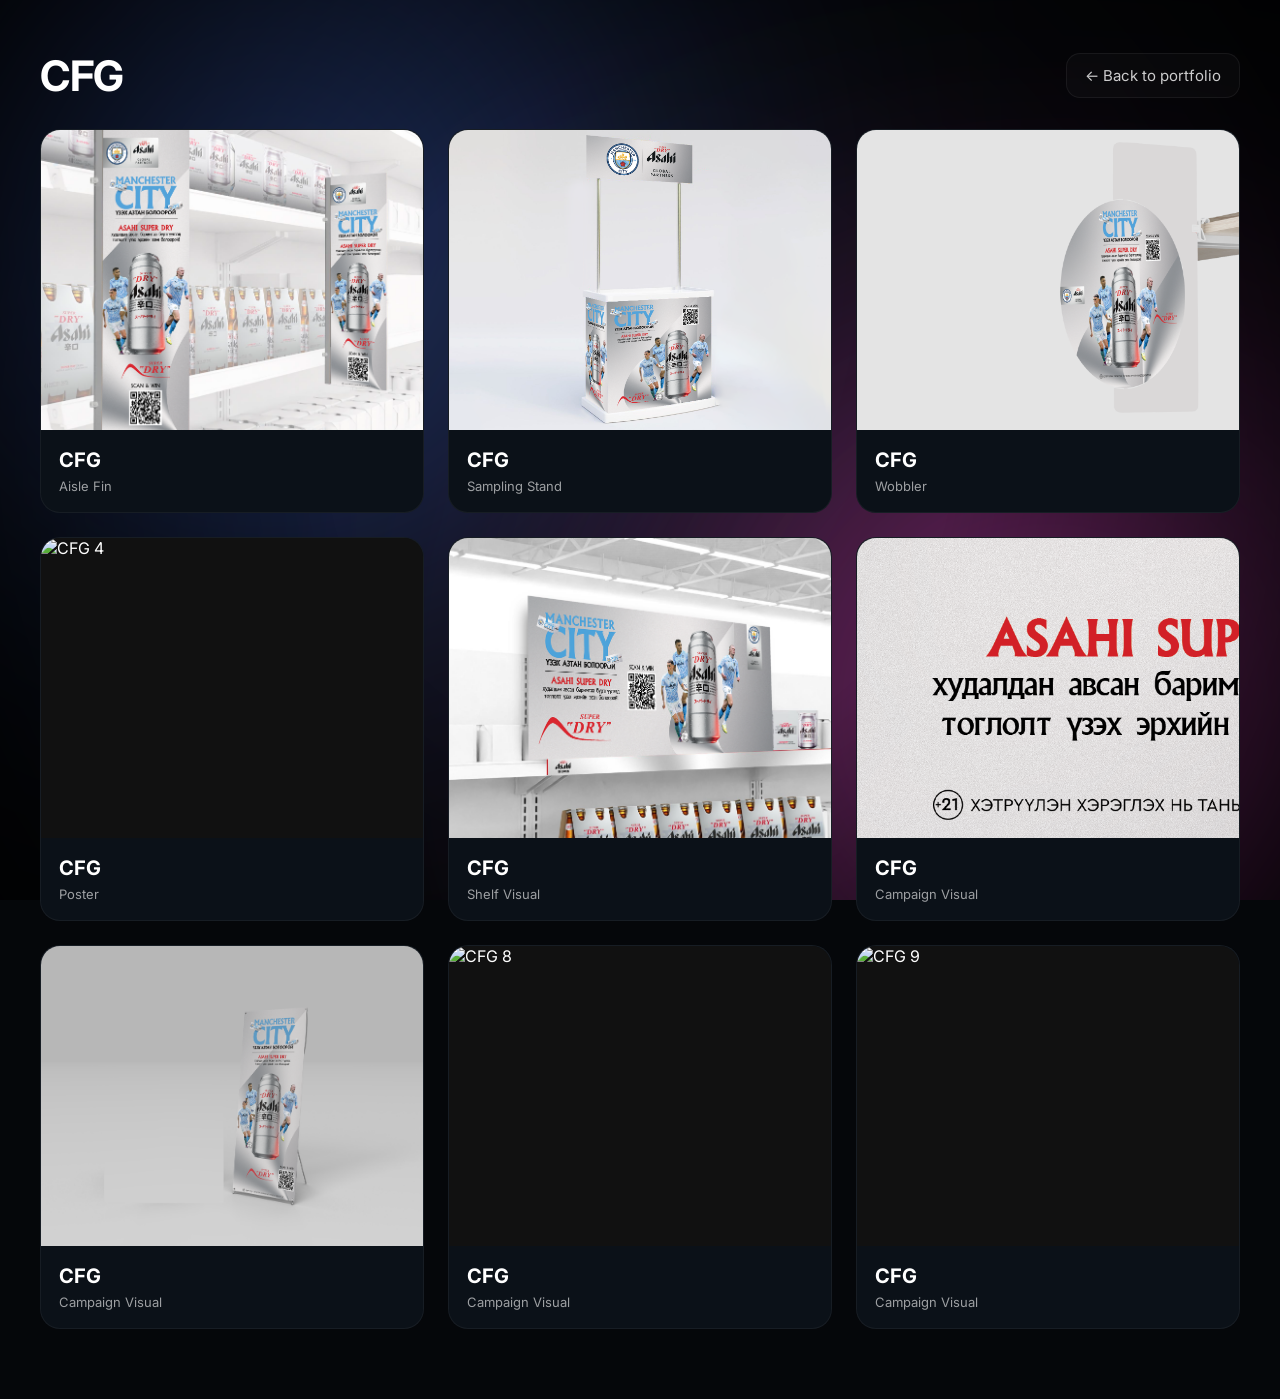
==== asahi.html @ 6904858c "Rename cfg.html to asahi.html" ====
<!DOCTYPE html>
<html lang="mn">
<head>
<meta charset="UTF-8">
<meta name="viewport" content="width=device-width, initial-scale=1.0">
<title>CFG | Portfolio</title>

<link href="https://fonts.googleapis.com/css2?family=Inter:wght@300;400;500;600;700;800;900&display=swap" rel="stylesheet">

<style>
*{box-sizing:border-box;}

body{
margin:0;
font-family:Inter,sans-serif;
background:#05070a;
color:white;
overflow-x:hidden;
}

.bg{
position:fixed;
inset:0;
z-index:-5;
overflow:hidden;
}

.light{
position:absolute;
width:700px;
height:700px;
border-radius:50%;
filter:blur(160px);
opacity:.35;
mix-blend-mode:screen;
animation:float 18s ease-in-out infinite alternate;
}

.light1{background:#4f7cff;top:-120px;left:-80px;}
.light2{background:#ff3c82;bottom:-160px;right:-120px;animation-duration:22s;}
.light3{background:#7c3aed;top:40%;left:55%;animation-duration:26s;opacity:.25;}

@keyframes float{
0%{transform:translate(0,0) scale(1);}
100%{transform:translate(60px,-40px) scale(1.2);}
}

.vignette{
position:fixed;
inset:0;
background:radial-gradient(circle at center, transparent 40%, rgba(0,0,0,.72) 100%);
z-index:-4;
}

.container{
width:1200px;
max-width:calc(100% - 40px);
margin:auto;
padding:50px 0 70px;
}

.top{
display:flex;
justify-content:space-between;
align-items:center;
gap:20px;
margin-bottom:28px;
}

h1{
font-size:42px;
margin:0;
letter-spacing:-.02em;
}

.back-link{
text-decoration:none;
color:#fff;
font-size:15px;
opacity:.8;
padding:12px 18px;
border-radius:14px;
border:1px solid rgba(255,255,255,.08);
background:rgba(255,255,255,.03);
transition:.25s ease;
}

.back-link:hover{
opacity:1;
transform:translateY(-2px);
border-color:rgba(255,255,255,.16);
background:rgba(255,255,255,.05);
}

.grid{
display:grid;
grid-template-columns:repeat(3,1fr);
gap:24px;
}

.project-card{
background:#0b1118;
border-radius:20px;
overflow:hidden;
border:1px solid rgba(255,255,255,.05);
transition:.25s;
cursor:pointer;
}

.project-card:hover{
transform:translateY(-6px);
border-color:rgba(255,255,255,.15);
box-shadow:0 20px 45px rgba(0,0,0,.35);
}

.project-thumb{
height:300px;
overflow:hidden;
background:#111;
}

.project-thumb img{
width:100%;
height:100%;
object-fit:cover;
display:block;
transition:.35s;
}

.project-card:hover img{
transform:scale(1.04);
}

.project-info{
padding:18px;
}

.project-info h3{
margin:0;
font-size:20px;
}

.project-info p{
margin:6px 0 0;
opacity:.6;
font-size:13px;
}

.lightbox{
position:fixed;
inset:0;
background:rgba(0,0,0,.86);
backdrop-filter:blur(18px);
display:none;
align-items:center;
justify-content:center;
z-index:999;
padding:30px;
}

.lightbox.active{display:flex;}

.lightbox img{
max-width:92vw;
max-height:88vh;
object-fit:contain;
border-radius:18px;
box-shadow:0 30px 90px rgba(0,0,0,.65);
}

.close{
position:fixed;
top:24px;
right:28px;
width:46px;
height:46px;
border-radius:50%;
border:1px solid rgba(255,255,255,.15);
background:rgba(255,255,255,.08);
color:white;
font-size:26px;
cursor:pointer;
display:grid;
place-items:center;
}

@media(max-width:1000px){
.grid{grid-template-columns:repeat(2,1fr);}
}

@media(max-width:650px){
.top{flex-direction:column;align-items:flex-start;}
h1{font-size:34px;}
.grid{grid-template-columns:1fr;}
.project-thumb{height:260px;}
}
</style>
</head>

<body>

<div class="bg">
<div class="light light1"></div>
<div class="light light2"></div>
<div class="light light3"></div>
</div>

<div class="vignette"></div>

<div class="container">

<div class="top">
<h1>CFG</h1>
<a href="index.html" class="back-link">← Back to portfolio</a>
</div>

<div class="grid">

<div class="project-card" onclick="openLightbox('work1.jpg.png')">
<div class="project-thumb"><img src="work1.jpg.png" alt="CFG 1"></div>
<div class="project-info"><h3>CFG</h3><p>Aisle Fin</p></div>
</div>

<div class="project-card" onclick="openLightbox('work2.jpg.png')">
<div class="project-thumb"><img src="work2.jpg.png" alt="CFG 2"></div>
<div class="project-info"><h3>CFG</h3><p>Sampling Stand</p></div>
</div>

<div class="project-card" onclick="openLightbox('work3.jpg.png')">
<div class="project-thumb"><img src="work3.jpg.png" alt="CFG 3"></div>
<div class="project-info"><h3>CFG</h3><p>Wobbler</p></div>
</div>

<div class="project-card" onclick="openLightbox('work4.jpg.png')">
<div class="project-thumb"><img src="work4.jpg.png" alt="CFG 4"></div>
<div class="project-info"><h3>CFG</h3><p>Poster</p></div>
</div>

<div class="project-card" onclick="openLightbox('work5.jpg.png')">
<div class="project-thumb"><img src="work5.jpg.png" alt="CFG 5"></div>
<div class="project-info"><h3>CFG</h3><p>Shelf Visual</p></div>
</div>

<div class="project-card" onclick="openLightbox('work6.jpg.png')">
<div class="project-thumb"><img src="work6.jpg.png" alt="CFG 6"></div>
<div class="project-info"><h3>CFG</h3><p>Campaign Visual</p></div>
</div>

<div class="project-card" onclick="openLightbox('work7.jpg.png')">
<div class="project-thumb"><img src="work7.jpg.png" alt="CFG 7"></div>
<div class="project-info"><h3>CFG</h3><p>Campaign Visual</p></div>
</div>

<div class="project-card" onclick="openLightbox('work8.jpg.png')">
<div class="project-thumb"><img src="work8.jpg.png" alt="CFG 8"></div>
<div class="project-info"><h3>CFG</h3><p>Campaign Visual</p></div>
</div>

<div class="project-card" onclick="openLightbox('work9.jpg.png')">
<div class="project-thumb"><img src="work9.jpg.png" alt="CFG 9"></div>
<div class="project-info"><h3>CFG</h3><p>Campaign Visual</p></div>
</div>

</div>
</div>

<div class="lightbox" id="lightbox" onclick="closeLightbox()">
<button class="close" onclick="closeLightbox()">×</button>
<img id="lightbox-img" src="" alt="Preview">
</div>

<script>
const lightbox=document.getElementById("lightbox");
const lightboxImg=document.getElementById("lightbox-img");

function openLightbox(src){
lightboxImg.src=src;
lightbox.classList.add("active");
}

function closeLightbox(){
lightbox.classList.remove("active");
lightboxImg.src="";
}

document.addEventListener("keydown",function(e){
if(e.key==="Escape"){closeLightbox();}
});
</script>

</body>
</html>
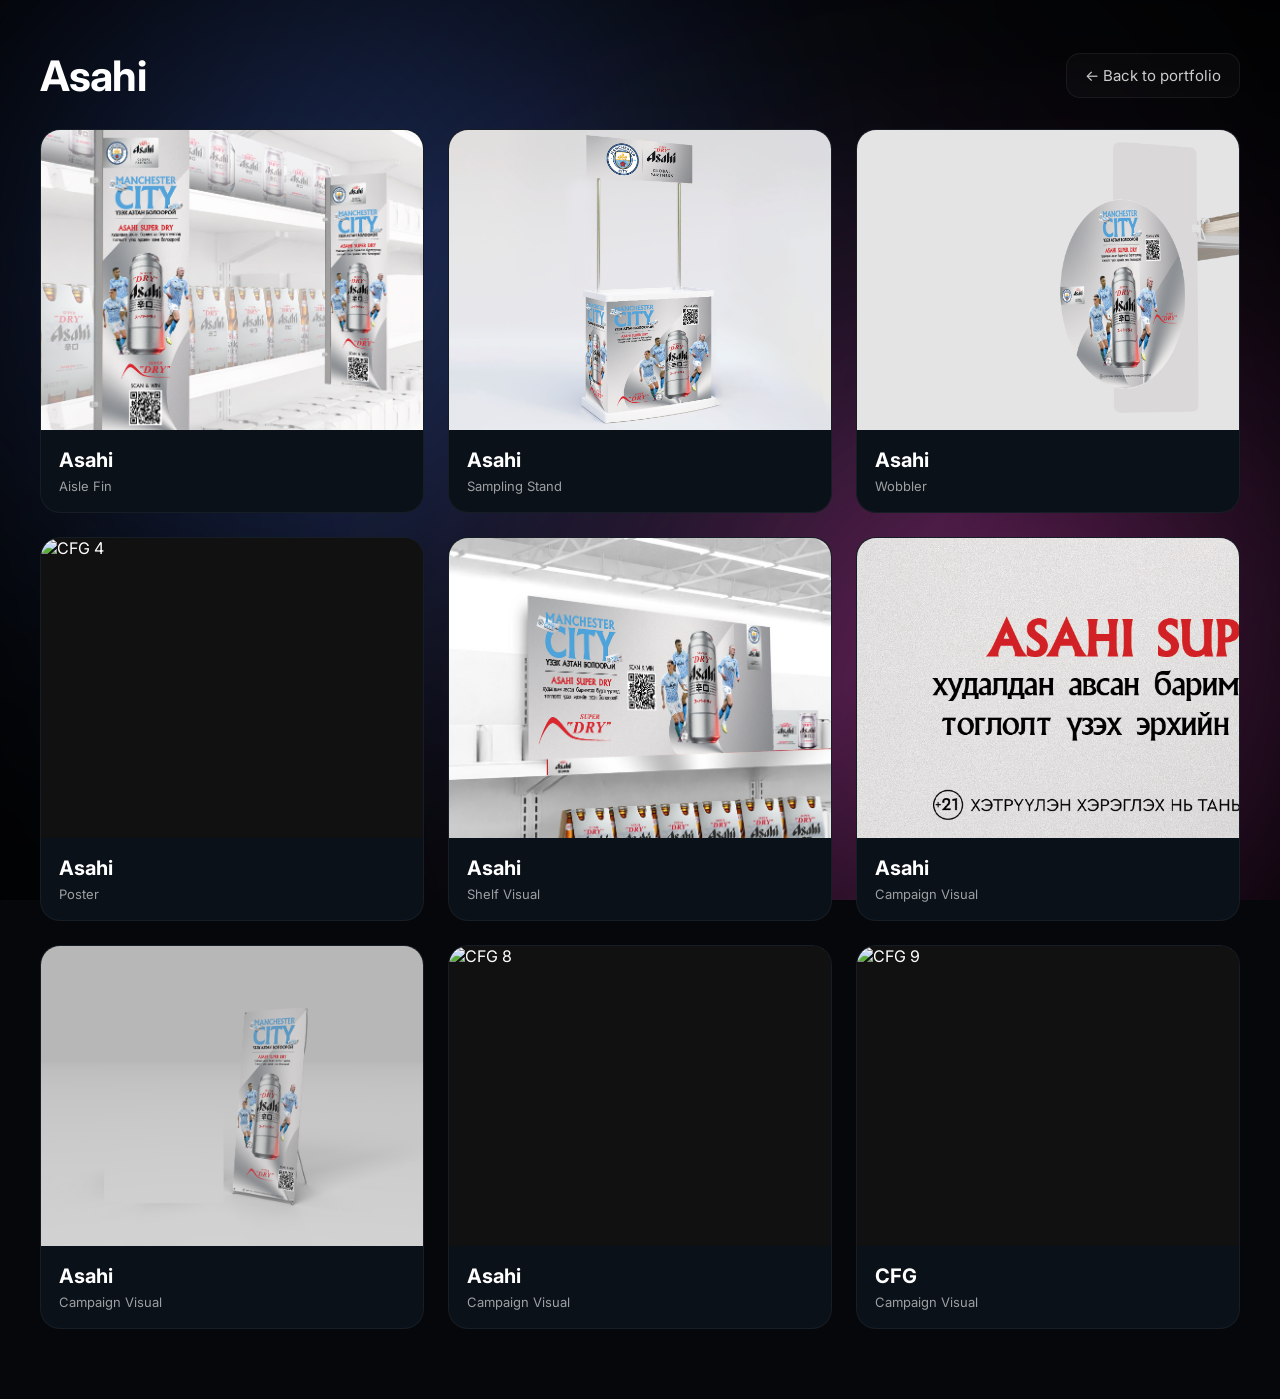
==== commit 00a0e145: "Update asahi.html" ====
--- a/asahi.html
+++ b/asahi.html
@@ -3,7 +3,7 @@
 <head>
 <meta charset="UTF-8">
 <meta name="viewport" content="width=device-width, initial-scale=1.0">
-<title>CFG | Portfolio</title>
+<title>Asahi | Portfolio</title>
 
 <link href="https://fonts.googleapis.com/css2?family=Inter:wght@300;400;500;600;700;800;900&display=swap" rel="stylesheet">
 
@@ -210,7 +210,7 @@
 <div class="container">
 
 <div class="top">
-<h1>CFG</h1>
+<h1>Asahi</h1>
 <a href="index.html" class="back-link">← Back to portfolio</a>
 </div>
 
@@ -218,42 +218,42 @@
 
 <div class="project-card" onclick="openLightbox('work1.jpg.png')">
 <div class="project-thumb"><img src="work1.jpg.png" alt="CFG 1"></div>
-<div class="project-info"><h3>CFG</h3><p>Aisle Fin</p></div>
+<div class="project-info"><h3>Asahi</h3><p>Aisle Fin</p></div>
 </div>
 
 <div class="project-card" onclick="openLightbox('work2.jpg.png')">
 <div class="project-thumb"><img src="work2.jpg.png" alt="CFG 2"></div>
-<div class="project-info"><h3>CFG</h3><p>Sampling Stand</p></div>
+<div class="project-info"><h3>Asahi</h3><p>Sampling Stand</p></div>
 </div>
 
 <div class="project-card" onclick="openLightbox('work3.jpg.png')">
 <div class="project-thumb"><img src="work3.jpg.png" alt="CFG 3"></div>
-<div class="project-info"><h3>CFG</h3><p>Wobbler</p></div>
+<div class="project-info"><h3>Asahi</h3><p>Wobbler</p></div>
 </div>
 
 <div class="project-card" onclick="openLightbox('work4.jpg.png')">
 <div class="project-thumb"><img src="work4.jpg.png" alt="CFG 4"></div>
-<div class="project-info"><h3>CFG</h3><p>Poster</p></div>
+<div class="project-info"><h3>Asahi</h3><p>Poster</p></div>
 </div>
 
 <div class="project-card" onclick="openLightbox('work5.jpg.png')">
 <div class="project-thumb"><img src="work5.jpg.png" alt="CFG 5"></div>
-<div class="project-info"><h3>CFG</h3><p>Shelf Visual</p></div>
+<div class="project-info"><h3>Asahi</h3><p>Shelf Visual</p></div>
 </div>
 
 <div class="project-card" onclick="openLightbox('work6.jpg.png')">
 <div class="project-thumb"><img src="work6.jpg.png" alt="CFG 6"></div>
-<div class="project-info"><h3>CFG</h3><p>Campaign Visual</p></div>
+<div class="project-info"><h3>Asahi</h3><p>Campaign Visual</p></div>
 </div>
 
 <div class="project-card" onclick="openLightbox('work7.jpg.png')">
 <div class="project-thumb"><img src="work7.jpg.png" alt="CFG 7"></div>
-<div class="project-info"><h3>CFG</h3><p>Campaign Visual</p></div>
+<div class="project-info"><h3>Asahi</h3><p>Campaign Visual</p></div>
 </div>
 
 <div class="project-card" onclick="openLightbox('work8.jpg.png')">
 <div class="project-thumb"><img src="work8.jpg.png" alt="CFG 8"></div>
-<div class="project-info"><h3>CFG</h3><p>Campaign Visual</p></div>
+<div class="project-info"><h3>Asahi</h3><p>Campaign Visual</p></div>
 </div>
 
 <div class="project-card" onclick="openLightbox('work9.jpg.png')">
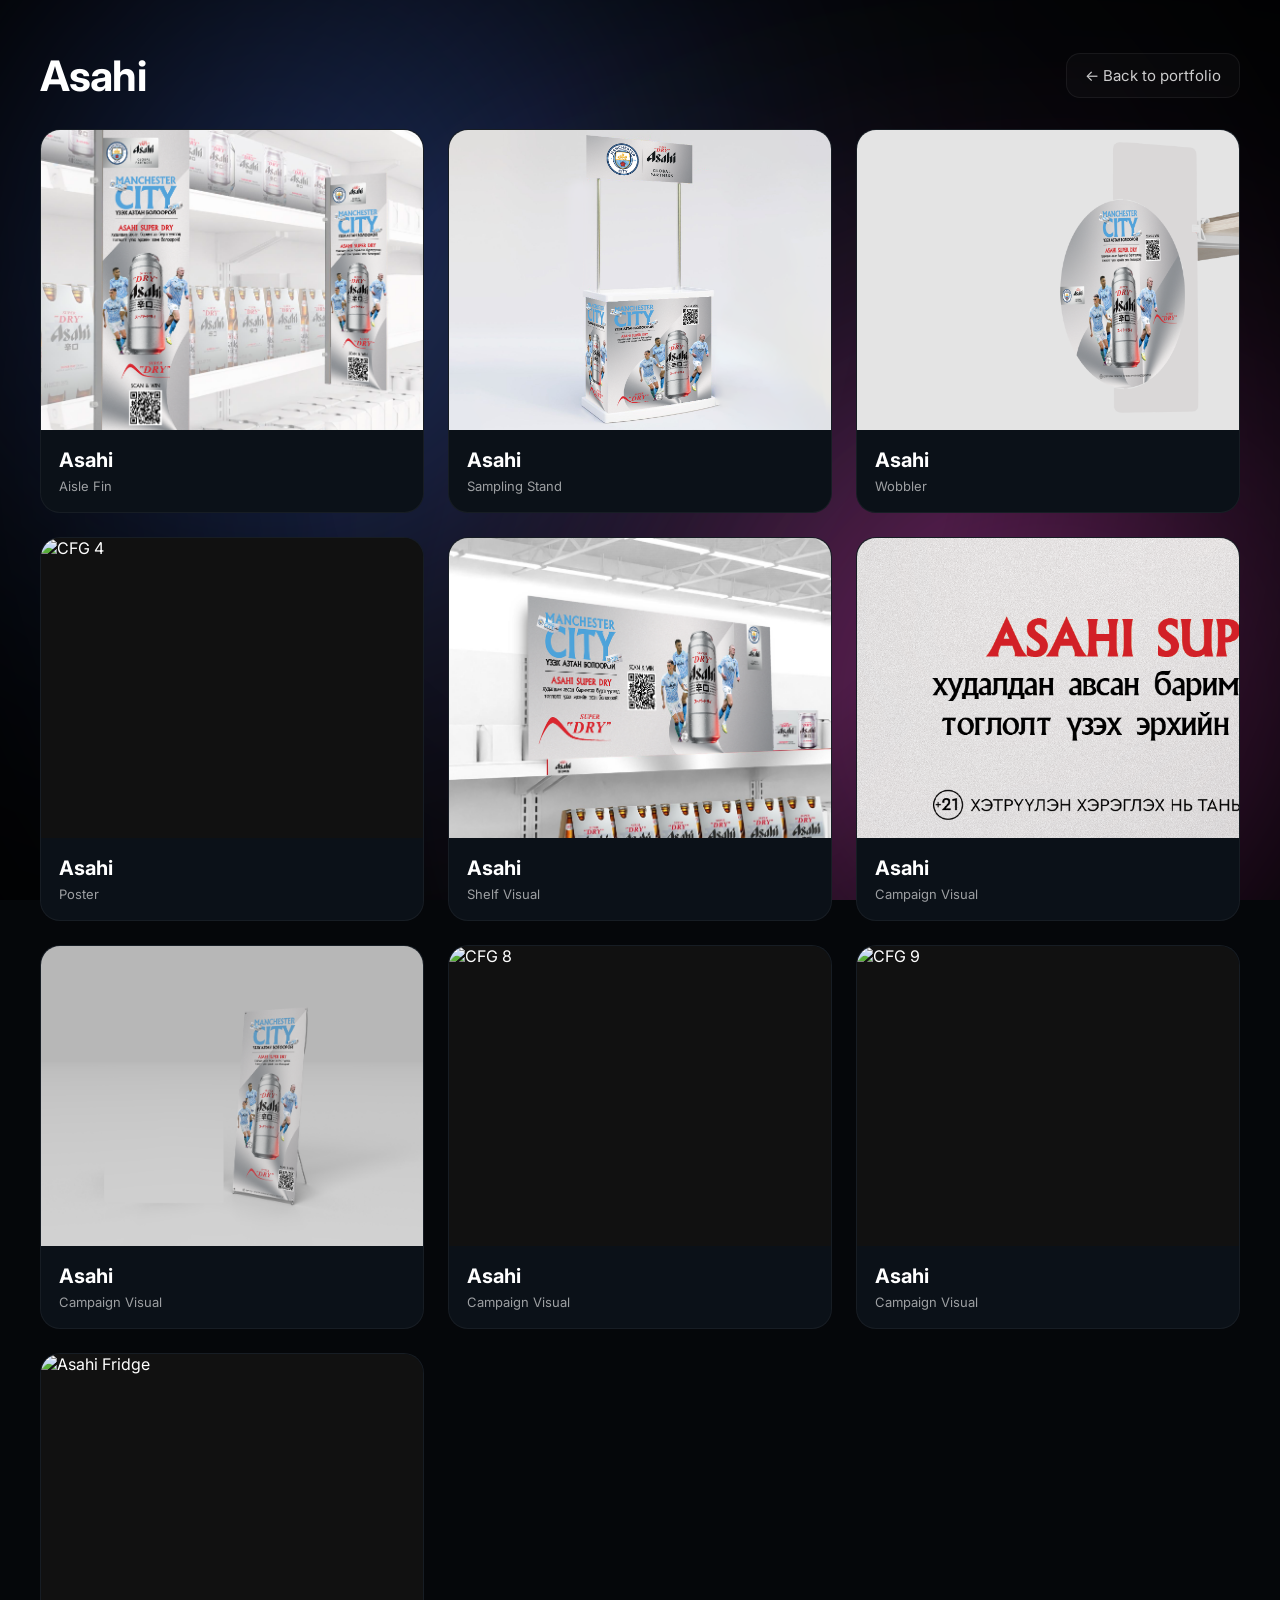
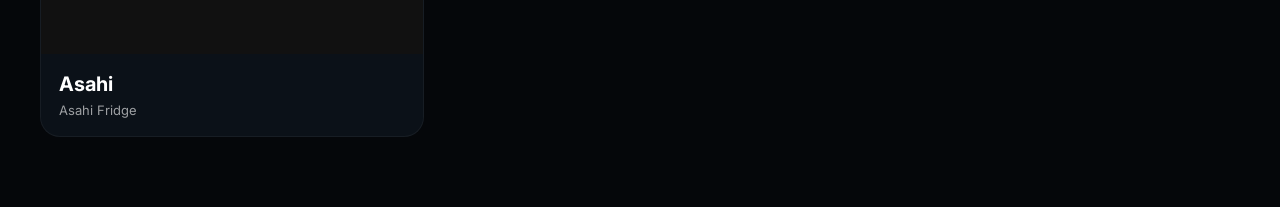
==== commit cad47118: "Update asahi.html" ====
--- a/asahi.html
+++ b/asahi.html
@@ -258,9 +258,17 @@
 
 <div class="project-card" onclick="openLightbox('work9.jpg.png')">
 <div class="project-thumb"><img src="work9.jpg.png" alt="CFG 9"></div>
-<div class="project-info"><h3>CFG</h3><p>Campaign Visual</p></div>
-</div>
-
+<div class="project-info"><h3>Asahi</h3><p>Campaign Visual</p></div>
+</div>
+<div class="project-card" onclick="openLightbox('Asahi fridge.png')">
+<div class="project-thumb">
+<img src="Asahi fridge.png" alt="Asahi Fridge">
+</div>
+<div class="project-info">
+<h3>Asahi</h3>
+<p>Asahi Fridge</p>
+</div>
+</div>
 </div>
 </div>
 
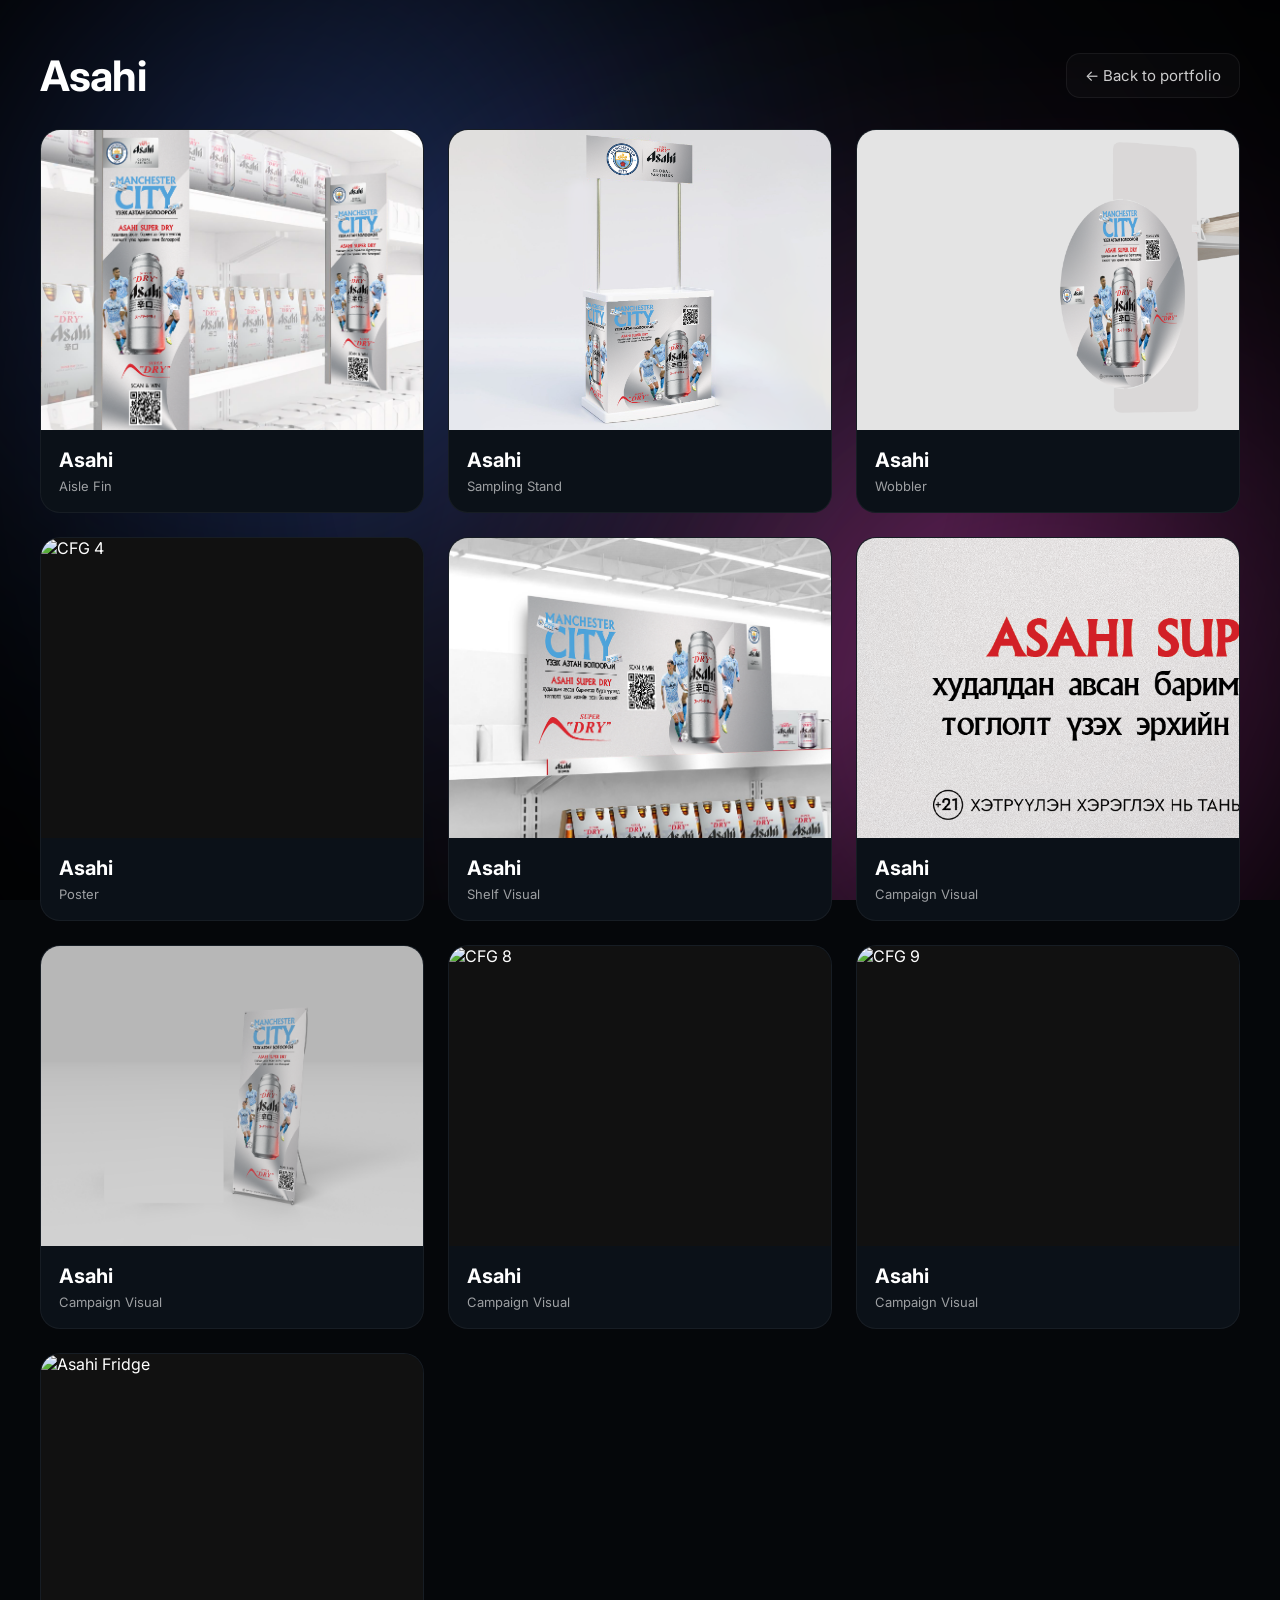
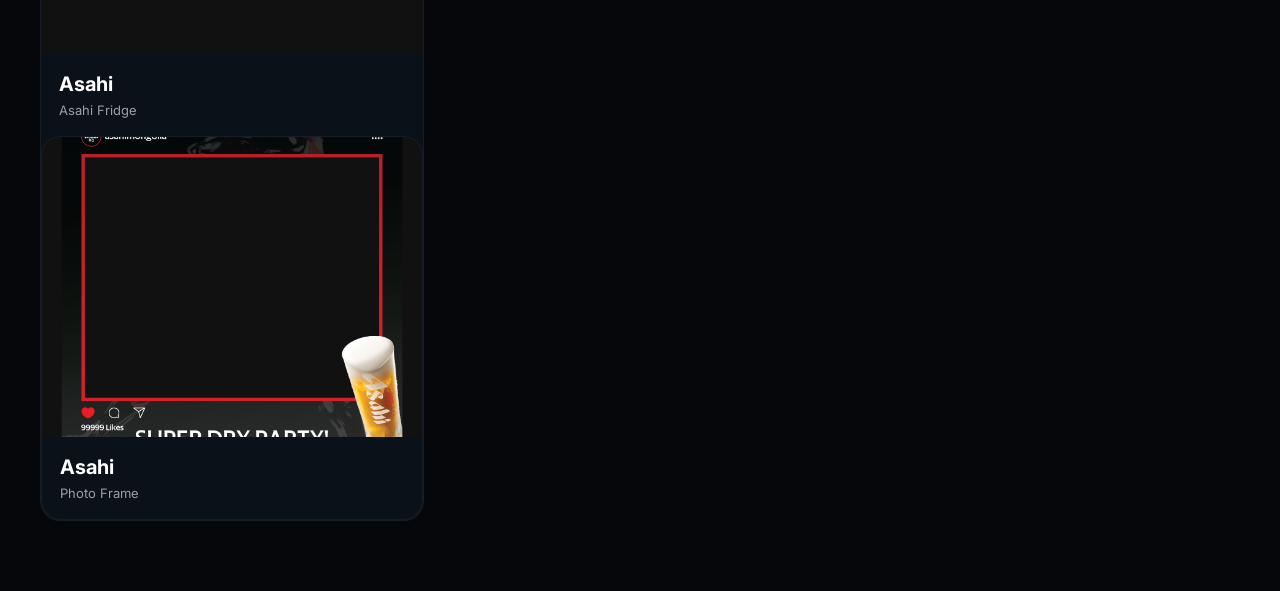
==== commit d0133fe3: "Update asahi.html" ====
--- a/asahi.html
+++ b/asahi.html
@@ -268,6 +268,15 @@
 <h3>Asahi</h3>
 <p>Asahi Fridge</p>
 </div>
+<div class="project-card" onclick="openLightbox('Photo frame.png')">
+<div class="project-thumb">
+<img src="Photo frame.png" alt="Photo Frame">
+</div>
+<div class="project-info">
+<h3>Asahi</h3>
+<p>Photo Frame</p>
+</div>
+</div>
 </div>
 </div>
 </div>
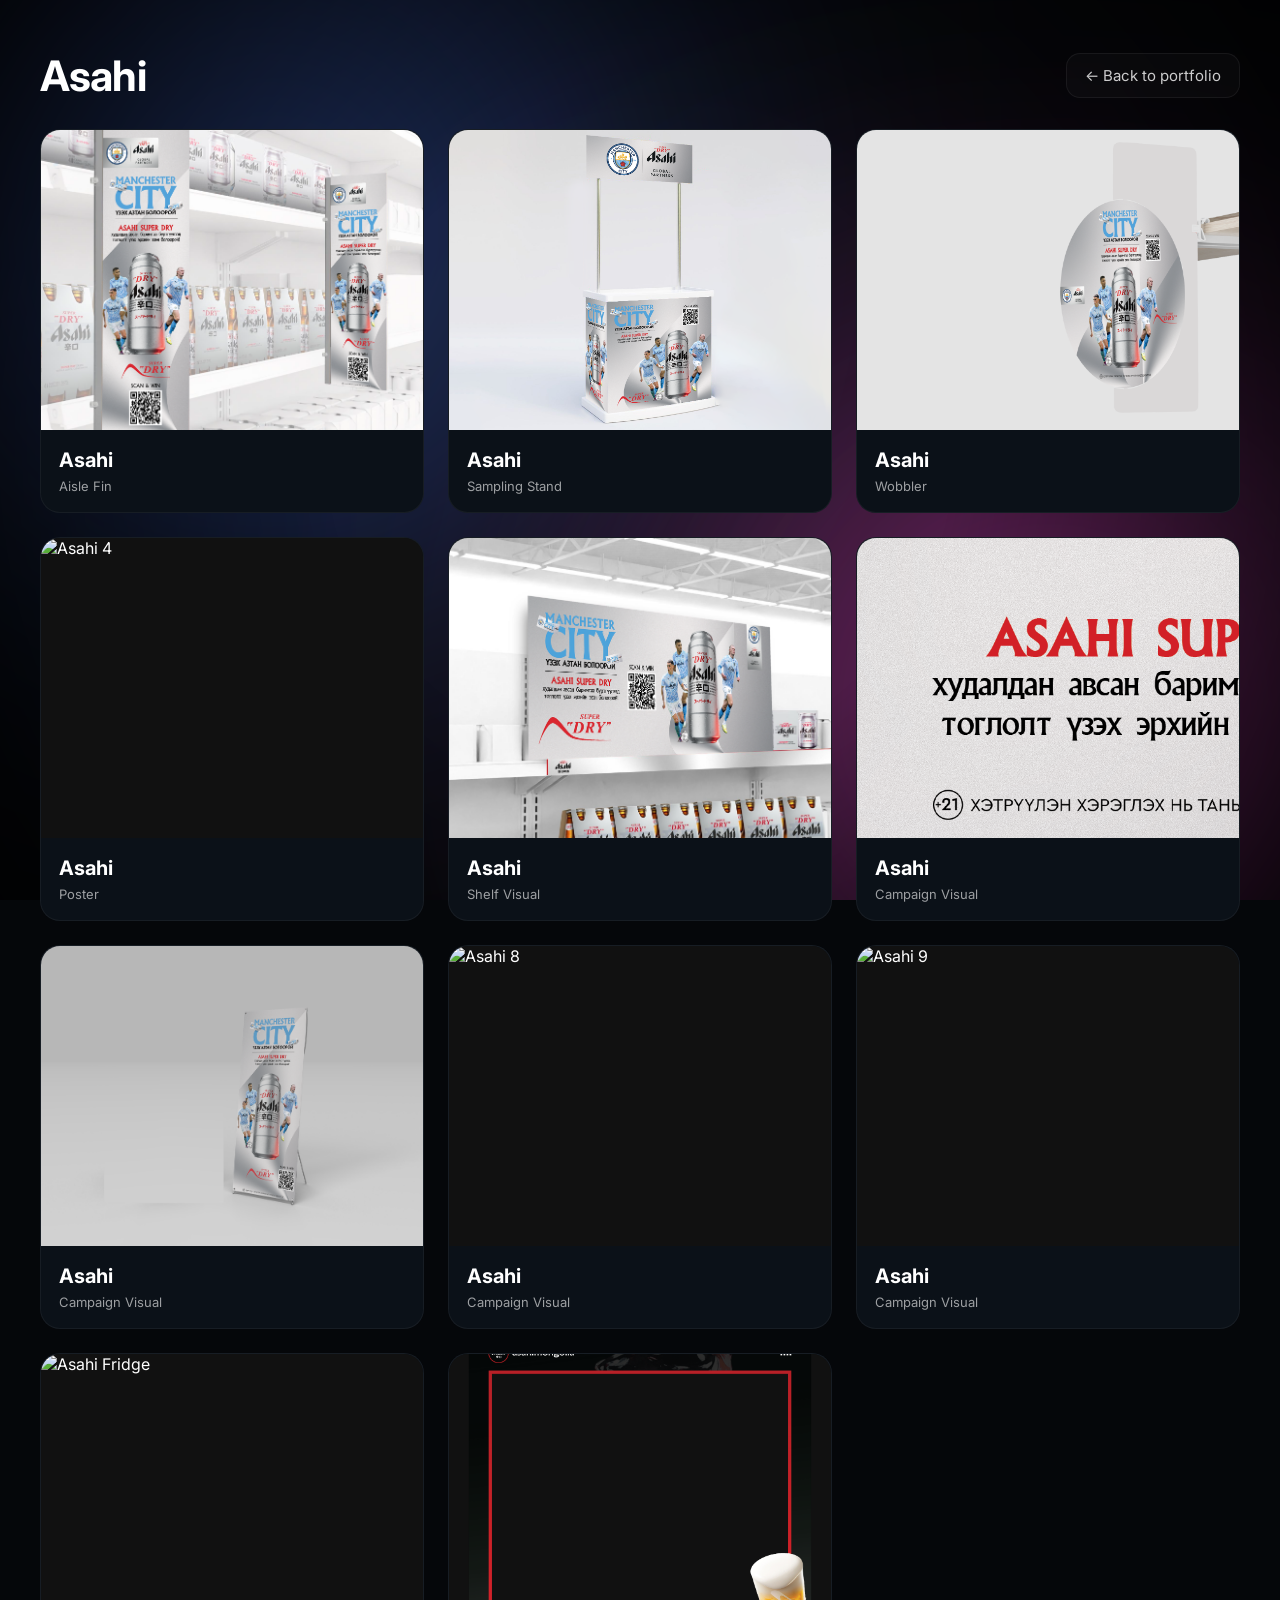
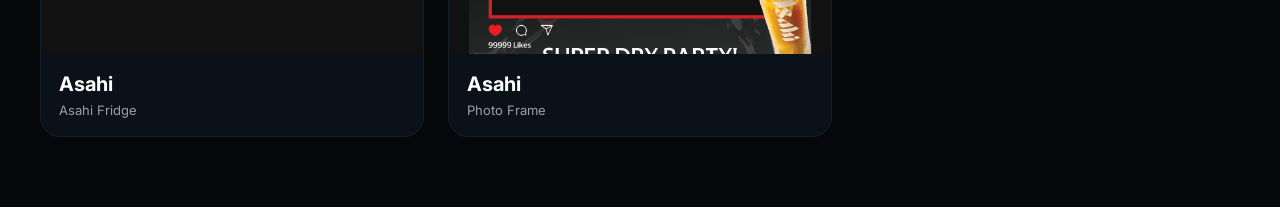
==== commit 52af814f: "Update asahi.html" ====
--- a/asahi.html
+++ b/asahi.html
@@ -217,67 +217,60 @@
 <div class="grid">
 
 <div class="project-card" onclick="openLightbox('work1.jpg.png')">
-<div class="project-thumb"><img src="work1.jpg.png" alt="CFG 1"></div>
+<div class="project-thumb"><img src="work1.jpg.png" alt="Asahi 1"></div>
 <div class="project-info"><h3>Asahi</h3><p>Aisle Fin</p></div>
 </div>
 
 <div class="project-card" onclick="openLightbox('work2.jpg.png')">
-<div class="project-thumb"><img src="work2.jpg.png" alt="CFG 2"></div>
+<div class="project-thumb"><img src="work2.jpg.png" alt="Asahi 2"></div>
 <div class="project-info"><h3>Asahi</h3><p>Sampling Stand</p></div>
 </div>
 
 <div class="project-card" onclick="openLightbox('work3.jpg.png')">
-<div class="project-thumb"><img src="work3.jpg.png" alt="CFG 3"></div>
+<div class="project-thumb"><img src="work3.jpg.png" alt="Asahi 3"></div>
 <div class="project-info"><h3>Asahi</h3><p>Wobbler</p></div>
 </div>
 
 <div class="project-card" onclick="openLightbox('work4.jpg.png')">
-<div class="project-thumb"><img src="work4.jpg.png" alt="CFG 4"></div>
+<div class="project-thumb"><img src="work4.jpg.png" alt="Asahi 4"></div>
 <div class="project-info"><h3>Asahi</h3><p>Poster</p></div>
 </div>
 
 <div class="project-card" onclick="openLightbox('work5.jpg.png')">
-<div class="project-thumb"><img src="work5.jpg.png" alt="CFG 5"></div>
+<div class="project-thumb"><img src="work5.jpg.png" alt="Asahi 5"></div>
 <div class="project-info"><h3>Asahi</h3><p>Shelf Visual</p></div>
 </div>
 
 <div class="project-card" onclick="openLightbox('work6.jpg.png')">
-<div class="project-thumb"><img src="work6.jpg.png" alt="CFG 6"></div>
+<div class="project-thumb"><img src="work6.jpg.png" alt="Asahi 6"></div>
 <div class="project-info"><h3>Asahi</h3><p>Campaign Visual</p></div>
 </div>
 
 <div class="project-card" onclick="openLightbox('work7.jpg.png')">
-<div class="project-thumb"><img src="work7.jpg.png" alt="CFG 7"></div>
+<div class="project-thumb"><img src="work7.jpg.png" alt="Asahi 7"></div>
 <div class="project-info"><h3>Asahi</h3><p>Campaign Visual</p></div>
 </div>
 
 <div class="project-card" onclick="openLightbox('work8.jpg.png')">
-<div class="project-thumb"><img src="work8.jpg.png" alt="CFG 8"></div>
+<div class="project-thumb"><img src="work8.jpg.png" alt="Asahi 8"></div>
 <div class="project-info"><h3>Asahi</h3><p>Campaign Visual</p></div>
 </div>
 
 <div class="project-card" onclick="openLightbox('work9.jpg.png')">
-<div class="project-thumb"><img src="work9.jpg.png" alt="CFG 9"></div>
+<div class="project-thumb"><img src="work9.jpg.png" alt="Asahi 9"></div>
 <div class="project-info"><h3>Asahi</h3><p>Campaign Visual</p></div>
 </div>
+
 <div class="project-card" onclick="openLightbox('Asahi fridge.png')">
-<div class="project-thumb">
-<img src="Asahi fridge.png" alt="Asahi Fridge">
-</div>
-<div class="project-info">
-<h3>Asahi</h3>
-<p>Asahi Fridge</p>
-</div>
+<div class="project-thumb"><img src="Asahi fridge.png" alt="Asahi Fridge"></div>
+<div class="project-info"><h3>Asahi</h3><p>Asahi Fridge</p></div>
+</div>
+
 <div class="project-card" onclick="openLightbox('Photo frame.png')">
-<div class="project-thumb">
-<img src="Photo frame.png" alt="Photo Frame">
-</div>
-<div class="project-info">
-<h3>Asahi</h3>
-<p>Photo Frame</p>
-</div>
-</div>
-</div>
+<div class="project-thumb"><img src="Photo frame.png" alt="Photo Frame"></div>
+<div class="project-info"><h3>Asahi</h3><p>Photo Frame</p></div>
+</div>
+
 </div>
 </div>
 
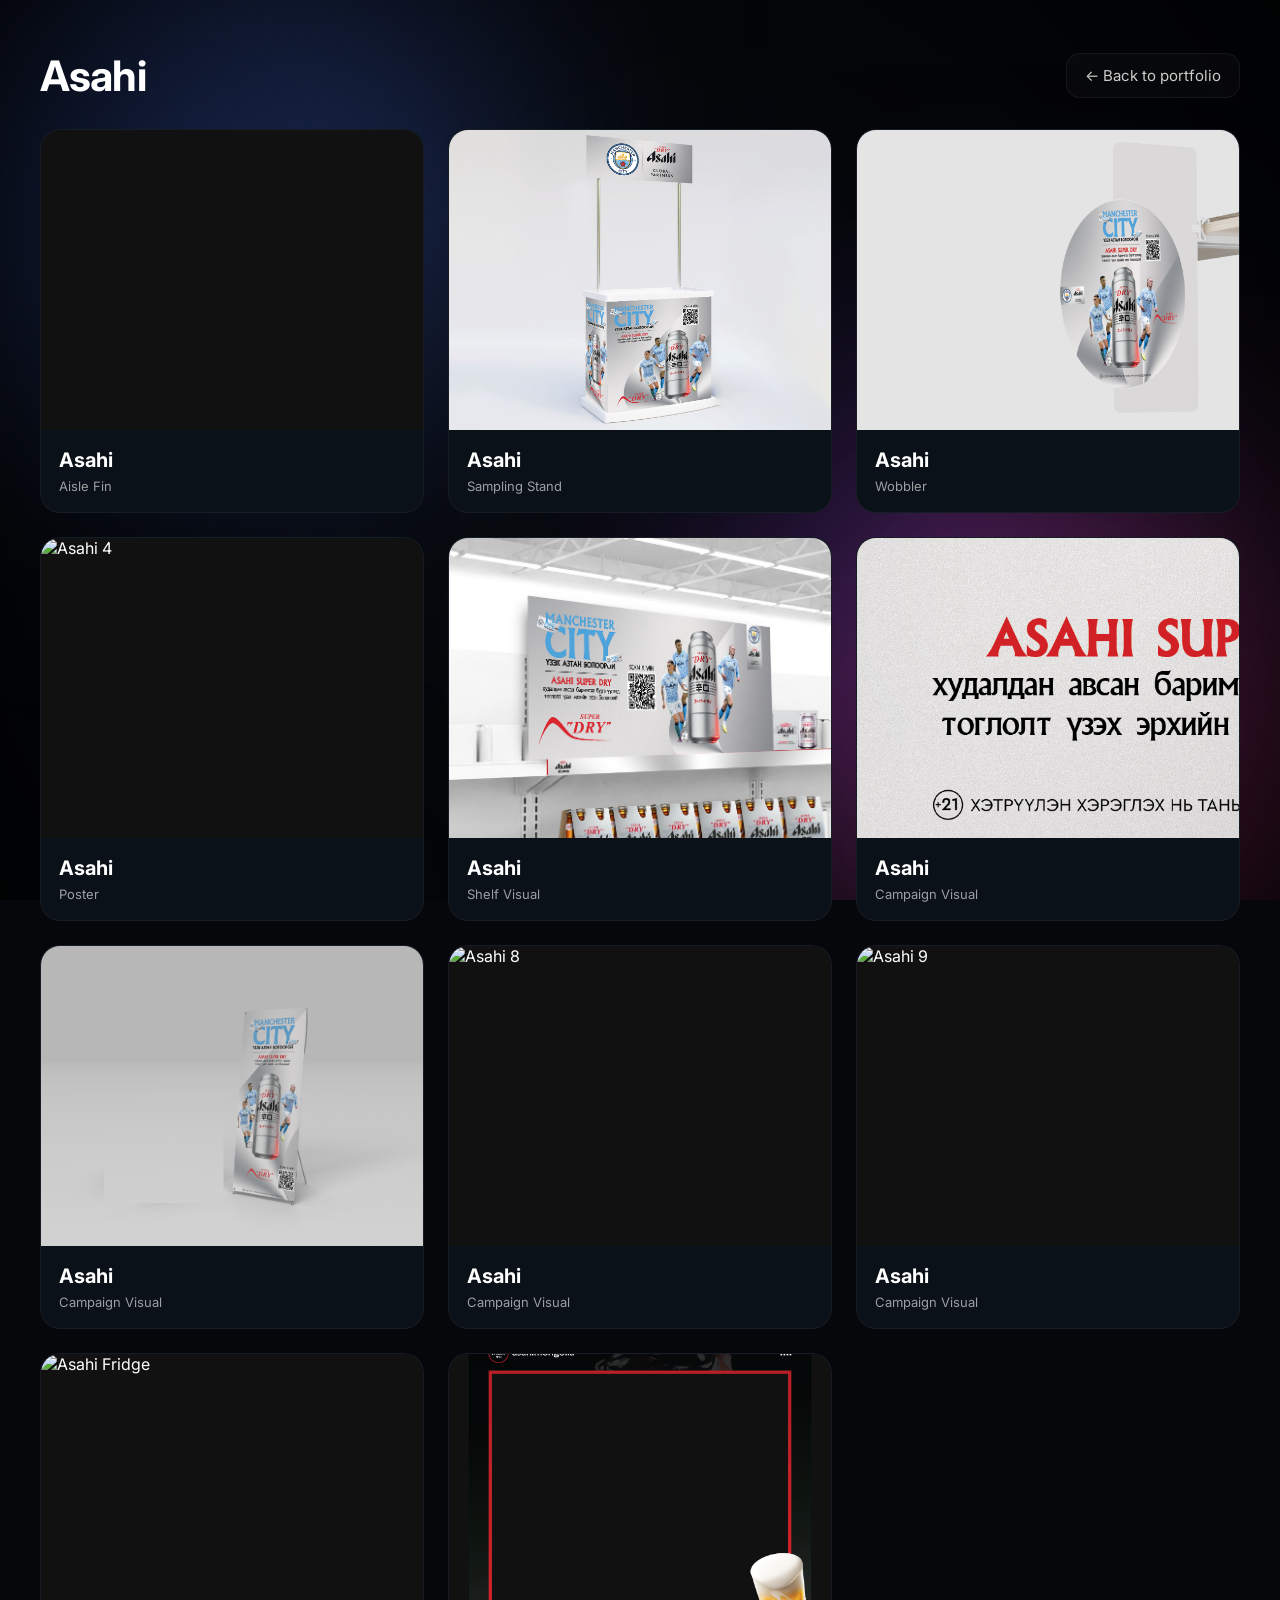
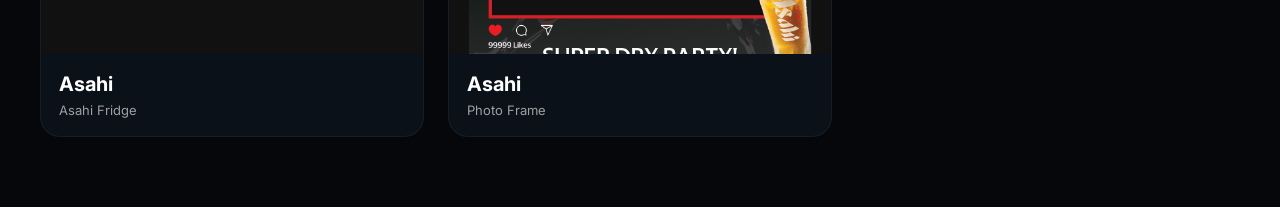
==== commit dd439677: "Update asahi.html" ====
--- a/asahi.html
+++ b/asahi.html
@@ -5,6 +5,8 @@
 <meta name="viewport" content="width=device-width, initial-scale=1.0">
 <title>Asahi | Portfolio</title>
 
+<link rel="preconnect" href="https://fonts.googleapis.com">
+<link rel="preconnect" href="https://fonts.gstatic.com" crossorigin>
 <link href="https://fonts.googleapis.com/css2?family=Inter:wght@300;400;500;600;700;800;900&display=swap" rel="stylesheet">
 
 <style>
@@ -27,10 +29,10 @@
 
 .light{
 position:absolute;
-width:700px;
-height:700px;
+width:560px;
+height:560px;
 border-radius:50%;
-filter:blur(160px);
+filter:blur(130px);
 opacity:.35;
 mix-blend-mode:screen;
 animation:float 18s ease-in-out infinite alternate;
@@ -99,11 +101,13 @@
 }
 
 .project-card{
+contain:layout paint;
 background:#0b1118;
 border-radius:20px;
 overflow:hidden;
 border:1px solid rgba(255,255,255,.05);
 transition:.25s;
+will-change:transform;
 cursor:pointer;
 }
 
@@ -217,57 +221,57 @@
 <div class="grid">
 
 <div class="project-card" onclick="openLightbox('work1.jpg.png')">
-<div class="project-thumb"><img src="work1.jpg.png" alt="Asahi 1"></div>
+<div class="project-thumb"><img src="work1.jpg.png" alt="Asahi 1" loading="lazy" decoding="async"></div>
 <div class="project-info"><h3>Asahi</h3><p>Aisle Fin</p></div>
 </div>
 
 <div class="project-card" onclick="openLightbox('work2.jpg.png')">
-<div class="project-thumb"><img src="work2.jpg.png" alt="Asahi 2"></div>
+<div class="project-thumb"><img src="work2.jpg.png" alt="Asahi 2" loading="lazy" decoding="async"></div>
 <div class="project-info"><h3>Asahi</h3><p>Sampling Stand</p></div>
 </div>
 
 <div class="project-card" onclick="openLightbox('work3.jpg.png')">
-<div class="project-thumb"><img src="work3.jpg.png" alt="Asahi 3"></div>
+<div class="project-thumb"><img src="work3.jpg.png" alt="Asahi 3" loading="lazy" decoding="async"></div>
 <div class="project-info"><h3>Asahi</h3><p>Wobbler</p></div>
 </div>
 
 <div class="project-card" onclick="openLightbox('work4.jpg.png')">
-<div class="project-thumb"><img src="work4.jpg.png" alt="Asahi 4"></div>
+<div class="project-thumb"><img src="work4.jpg.png" alt="Asahi 4" loading="lazy" decoding="async"></div>
 <div class="project-info"><h3>Asahi</h3><p>Poster</p></div>
 </div>
 
 <div class="project-card" onclick="openLightbox('work5.jpg.png')">
-<div class="project-thumb"><img src="work5.jpg.png" alt="Asahi 5"></div>
+<div class="project-thumb"><img src="work5.jpg.png" alt="Asahi 5" loading="lazy" decoding="async"></div>
 <div class="project-info"><h3>Asahi</h3><p>Shelf Visual</p></div>
 </div>
 
 <div class="project-card" onclick="openLightbox('work6.jpg.png')">
-<div class="project-thumb"><img src="work6.jpg.png" alt="Asahi 6"></div>
+<div class="project-thumb"><img src="work6.jpg.png" alt="Asahi 6" loading="lazy" decoding="async"></div>
 <div class="project-info"><h3>Asahi</h3><p>Campaign Visual</p></div>
 </div>
 
 <div class="project-card" onclick="openLightbox('work7.jpg.png')">
-<div class="project-thumb"><img src="work7.jpg.png" alt="Asahi 7"></div>
+<div class="project-thumb"><img src="work7.jpg.png" alt="Asahi 7" loading="lazy" decoding="async"></div>
 <div class="project-info"><h3>Asahi</h3><p>Campaign Visual</p></div>
 </div>
 
 <div class="project-card" onclick="openLightbox('work8.jpg.png')">
-<div class="project-thumb"><img src="work8.jpg.png" alt="Asahi 8"></div>
+<div class="project-thumb"><img src="work8.jpg.png" alt="Asahi 8" loading="lazy" decoding="async"></div>
 <div class="project-info"><h3>Asahi</h3><p>Campaign Visual</p></div>
 </div>
 
 <div class="project-card" onclick="openLightbox('work9.jpg.png')">
-<div class="project-thumb"><img src="work9.jpg.png" alt="Asahi 9"></div>
+<div class="project-thumb"><img src="work9.jpg.png" alt="Asahi 9" loading="lazy" decoding="async"></div>
 <div class="project-info"><h3>Asahi</h3><p>Campaign Visual</p></div>
 </div>
 
 <div class="project-card" onclick="openLightbox('Asahi fridge.png')">
-<div class="project-thumb"><img src="Asahi fridge.png" alt="Asahi Fridge"></div>
+<div class="project-thumb"><img src="Asahi fridge.png" alt="Asahi Fridge" loading="lazy" decoding="async"></div>
 <div class="project-info"><h3>Asahi</h3><p>Asahi Fridge</p></div>
 </div>
 
 <div class="project-card" onclick="openLightbox('Photo frame.png')">
-<div class="project-thumb"><img src="Photo frame.png" alt="Photo Frame"></div>
+<div class="project-thumb"><img src="Photo frame.png" alt="Photo Frame" loading="lazy" decoding="async"></div>
 <div class="project-info"><h3>Asahi</h3><p>Photo Frame</p></div>
 </div>
 
@@ -275,8 +279,8 @@
 </div>
 
 <div class="lightbox" id="lightbox" onclick="closeLightbox()">
-<button class="close" onclick="closeLightbox()">×</button>
-<img id="lightbox-img" src="" alt="Preview">
+<button class="close" onclick="event.stopPropagation(); closeLightbox();">×</button>
+<img id="lightbox-img" src="" alt="Preview" onclick="event.stopPropagation();">
 </div>
 
 <script>
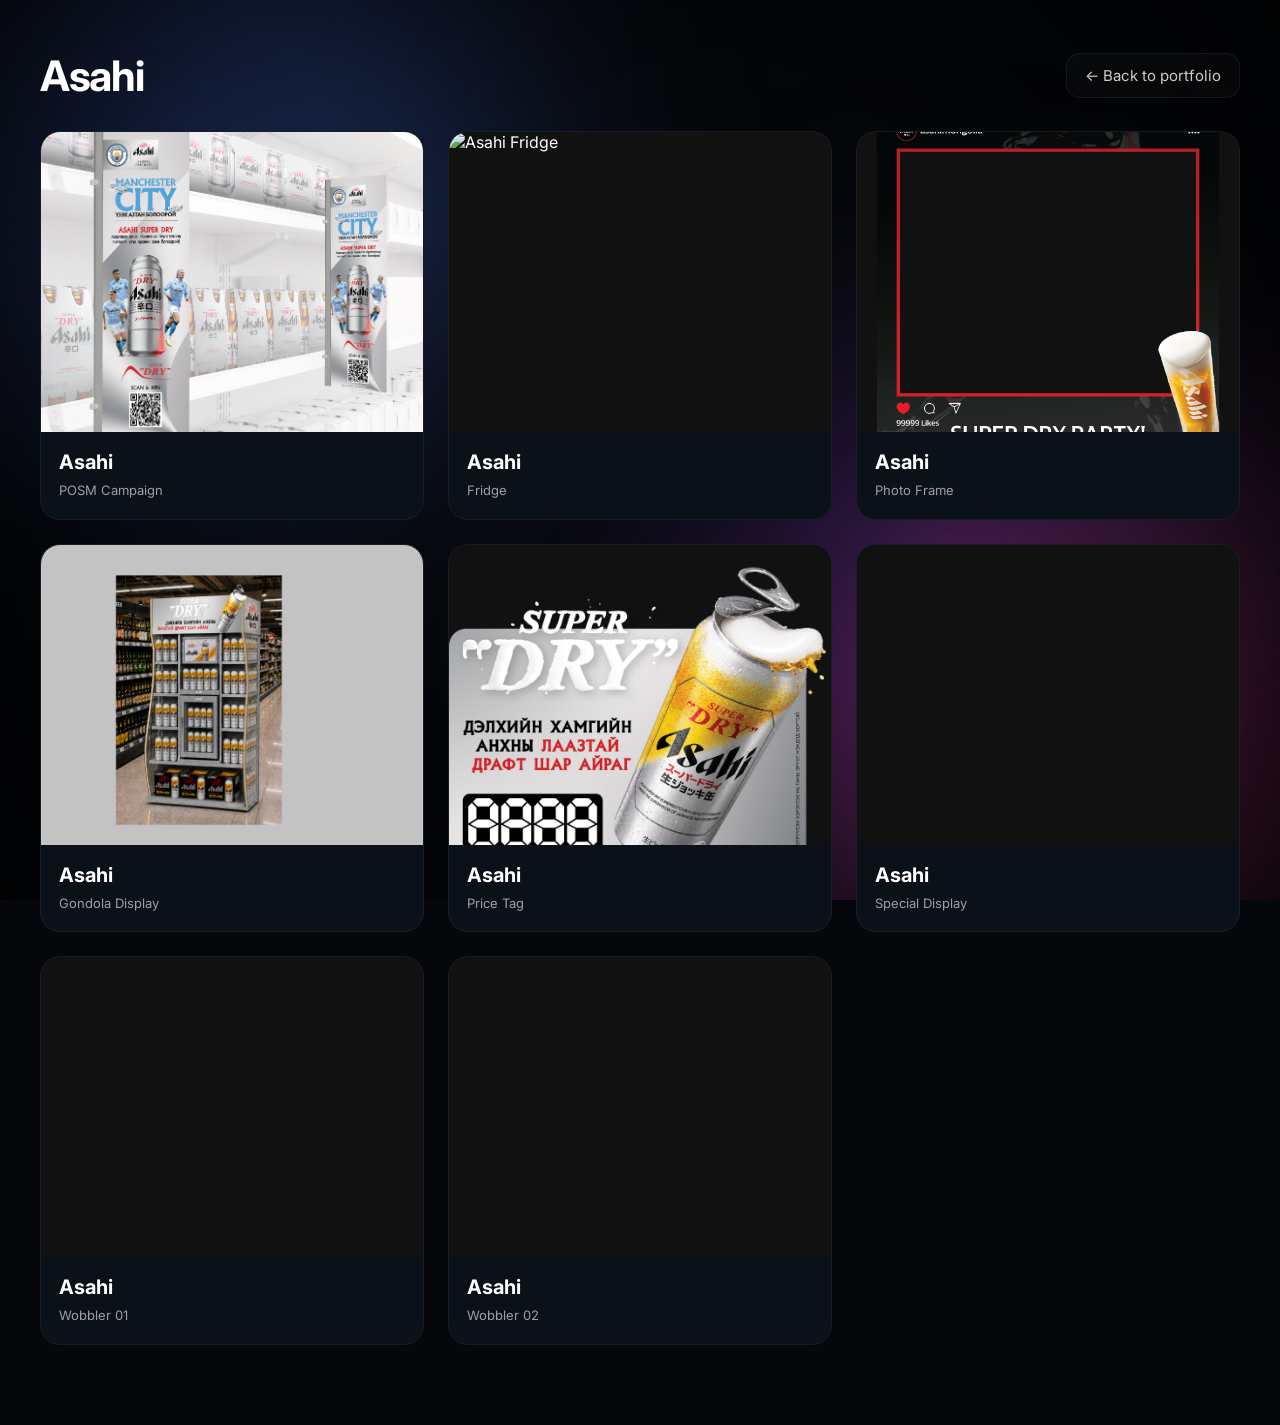
==== commit bca1927b: "Update asahi.html" ====
--- a/asahi.html
+++ b/asahi.html
@@ -3,6 +3,7 @@
 <head>
 <meta charset="UTF-8">
 <meta name="viewport" content="width=device-width, initial-scale=1.0">
+
 <title>Asahi | Portfolio</title>
 
 <link rel="preconnect" href="https://fonts.googleapis.com">
@@ -10,297 +11,788 @@
 <link href="https://fonts.googleapis.com/css2?family=Inter:wght@300;400;500;600;700;800;900&display=swap" rel="stylesheet">
 
 <style>
-*{box-sizing:border-box;}
+
+*{
+  box-sizing:border-box;
+}
+
+html{
+  scroll-behavior:smooth;
+}
 
 body{
-margin:0;
-font-family:Inter,sans-serif;
-background:#05070a;
-color:white;
-overflow-x:hidden;
-}
+  margin:0;
+  font-family:'Inter',sans-serif;
+  background:#05070a;
+  color:white;
+  overflow-x:hidden;
+}
+
+/* =========================
+   BACKGROUND
+========================= */
 
 .bg{
-position:fixed;
-inset:0;
-z-index:-5;
-overflow:hidden;
+  position:fixed;
+  inset:0;
+  z-index:-5;
+  overflow:hidden;
 }
 
 .light{
-position:absolute;
-width:560px;
-height:560px;
-border-radius:50%;
-filter:blur(130px);
-opacity:.35;
-mix-blend-mode:screen;
-animation:float 18s ease-in-out infinite alternate;
-}
-
-.light1{background:#4f7cff;top:-120px;left:-80px;}
-.light2{background:#ff3c82;bottom:-160px;right:-120px;animation-duration:22s;}
-.light3{background:#7c3aed;top:40%;left:55%;animation-duration:26s;opacity:.25;}
+  position:absolute;
+  width:560px;
+  height:560px;
+  border-radius:50%;
+  filter:blur(130px);
+  opacity:.35;
+  mix-blend-mode:screen;
+  animation:float 18s ease-in-out infinite alternate;
+}
+
+.light1{
+  background:#4f7cff;
+  top:-120px;
+  left:-80px;
+}
+
+.light2{
+  background:#ff3c82;
+  bottom:-160px;
+  right:-120px;
+  animation-duration:22s;
+}
+
+.light3{
+  background:#7c3aed;
+  top:40%;
+  left:55%;
+  animation-duration:26s;
+  opacity:.25;
+}
 
 @keyframes float{
-0%{transform:translate(0,0) scale(1);}
-100%{transform:translate(60px,-40px) scale(1.2);}
+  0%{
+    transform:translate(0,0) scale(1);
+  }
+
+  100%{
+    transform:translate(60px,-40px) scale(1.2);
+  }
 }
 
 .vignette{
-position:fixed;
-inset:0;
-background:radial-gradient(circle at center, transparent 40%, rgba(0,0,0,.72) 100%);
-z-index:-4;
-}
+  position:fixed;
+  inset:0;
+  background:
+    radial-gradient(
+      circle at center,
+      transparent 40%,
+      rgba(0,0,0,.72) 100%
+    );
+  z-index:-4;
+}
+
+/* =========================
+   CONTAINER
+========================= */
 
 .container{
-width:1200px;
-max-width:calc(100% - 40px);
-margin:auto;
-padding:50px 0 70px;
-}
+  width:1200px;
+  max-width:calc(100% - 40px);
+  margin:auto;
+  padding:50px 0 80px;
+}
+
+/* =========================
+   HEADER
+========================= */
 
 .top{
-display:flex;
-justify-content:space-between;
-align-items:center;
-gap:20px;
-margin-bottom:28px;
+  display:flex;
+  justify-content:space-between;
+  align-items:center;
+  gap:20px;
+  margin-bottom:30px;
 }
 
 h1{
-font-size:42px;
-margin:0;
-letter-spacing:-.02em;
+  font-size:42px;
+  margin:0;
+  letter-spacing:-.03em;
 }
 
 .back-link{
-text-decoration:none;
-color:#fff;
-font-size:15px;
-opacity:.8;
-padding:12px 18px;
-border-radius:14px;
-border:1px solid rgba(255,255,255,.08);
-background:rgba(255,255,255,.03);
-transition:.25s ease;
+  text-decoration:none;
+  color:#fff;
+  font-size:15px;
+  opacity:.8;
+
+  padding:12px 18px;
+
+  border-radius:14px;
+
+  border:1px solid rgba(255,255,255,.08);
+
+  background:rgba(255,255,255,.03);
+
+  transition:.25s ease;
 }
 
 .back-link:hover{
-opacity:1;
-transform:translateY(-2px);
-border-color:rgba(255,255,255,.16);
-background:rgba(255,255,255,.05);
-}
+  opacity:1;
+  transform:translateY(-2px);
+
+  border-color:rgba(255,255,255,.16);
+
+  background:rgba(255,255,255,.05);
+}
+
+/* =========================
+   GRID
+========================= */
 
 .grid{
-display:grid;
-grid-template-columns:repeat(3,1fr);
-gap:24px;
-}
+  display:grid;
+
+  grid-template-columns:
+    repeat(3,minmax(0,1fr));
+
+  gap:24px;
+}
+
+/* =========================
+   PROJECT CARD
+========================= */
 
 .project-card{
-contain:layout paint;
-background:#0b1118;
-border-radius:20px;
-overflow:hidden;
-border:1px solid rgba(255,255,255,.05);
-transition:.25s;
-will-change:transform;
-cursor:pointer;
+  background:#0b1118;
+
+  border-radius:20px;
+
+  overflow:hidden;
+
+  border:1px solid rgba(255,255,255,.05);
+
+  transition:
+    transform .25s ease,
+    border-color .25s ease,
+    box-shadow .25s ease;
+
+  cursor:pointer;
+
+  min-width:0;
 }
 
 .project-card:hover{
-transform:translateY(-6px);
-border-color:rgba(255,255,255,.15);
-box-shadow:0 20px 45px rgba(0,0,0,.35);
-}
+  transform:translateY(-6px);
+
+  border-color:
+    rgba(255,255,255,.15);
+
+  box-shadow:
+    0 20px 45px
+    rgba(0,0,0,.35);
+}
+
+/* =========================
+   IMAGE AREA
+========================= */
 
 .project-thumb{
-height:300px;
-overflow:hidden;
-background:#111;
+  width:100%;
+
+  height:300px;
+
+  overflow:hidden;
+
+  background:#111;
+
+  display:flex;
+
+  align-items:center;
+
+  justify-content:center;
 }
 
 .project-thumb img{
-width:100%;
-height:100%;
-object-fit:cover;
-display:block;
-transition:.35s;
-}
-
-.project-card:hover img{
-transform:scale(1.04);
-}
+  width:100%;
+
+  height:100%;
+
+  object-fit:cover;
+
+  object-position:center;
+
+  display:block;
+
+  transition:
+    transform .35s ease;
+}
+
+.project-card:hover
+.project-thumb img{
+  transform:scale(1.04);
+}
+
+/* =========================
+   CARD TEXT
+========================= */
 
 .project-info{
-padding:18px;
+  padding:18px;
 }
 
 .project-info h3{
-margin:0;
-font-size:20px;
+  margin:0;
+
+  font-size:20px;
+
+  font-weight:700;
+
+  line-height:1.25;
 }
 
 .project-info p{
-margin:6px 0 0;
-opacity:.6;
-font-size:13px;
-}
+  margin:6px 0 0;
+
+  opacity:.6;
+
+  font-size:13px;
+
+  line-height:1.5;
+}
+
+/* =========================
+   LIGHTBOX
+========================= */
 
 .lightbox{
-position:fixed;
-inset:0;
-background:rgba(0,0,0,.86);
-backdrop-filter:blur(18px);
-display:none;
-align-items:center;
-justify-content:center;
-z-index:999;
-padding:30px;
-}
-
-.lightbox.active{display:flex;}
+  position:fixed;
+
+  inset:0;
+
+  background:
+    rgba(0,0,0,.88);
+
+  backdrop-filter:
+    blur(18px);
+
+  display:none;
+
+  align-items:center;
+
+  justify-content:center;
+
+  z-index:999;
+
+  padding:30px;
+}
+
+.lightbox.active{
+  display:flex;
+}
 
 .lightbox img{
-max-width:92vw;
-max-height:88vh;
-object-fit:contain;
-border-radius:18px;
-box-shadow:0 30px 90px rgba(0,0,0,.65);
-}
+  max-width:92vw;
+
+  max-height:88vh;
+
+  width:auto;
+
+  height:auto;
+
+  object-fit:contain;
+
+  border-radius:18px;
+
+  box-shadow:
+    0 30px 90px
+    rgba(0,0,0,.65);
+}
+
+/* CLOSE */
 
 .close{
-position:fixed;
-top:24px;
-right:28px;
-width:46px;
-height:46px;
-border-radius:50%;
-border:1px solid rgba(255,255,255,.15);
-background:rgba(255,255,255,.08);
-color:white;
-font-size:26px;
-cursor:pointer;
-display:grid;
-place-items:center;
-}
+  position:fixed;
+
+  top:24px;
+
+  right:28px;
+
+  width:46px;
+
+  height:46px;
+
+  border-radius:50%;
+
+  border:
+    1px solid
+    rgba(255,255,255,.15);
+
+  background:
+    rgba(255,255,255,.08);
+
+  color:white;
+
+  font-size:26px;
+
+  cursor:pointer;
+
+  display:grid;
+
+  place-items:center;
+
+  transition:.25s;
+}
+
+.close:hover{
+  background:
+    rgba(255,255,255,.16);
+
+  transform:scale(1.05);
+}
+
+/* =========================
+   RESPONSIVE
+========================= */
 
 @media(max-width:1000px){
-.grid{grid-template-columns:repeat(2,1fr);}
+
+  .grid{
+    grid-template-columns:
+      repeat(2,minmax(0,1fr));
+  }
+
 }
 
 @media(max-width:650px){
-.top{flex-direction:column;align-items:flex-start;}
-h1{font-size:34px;}
-.grid{grid-template-columns:1fr;}
-.project-thumb{height:260px;}
-}
+
+  .container{
+    max-width:
+      calc(100% - 24px);
+
+    padding:
+      35px 0 60px;
+  }
+
+  .top{
+    flex-direction:column;
+
+    align-items:flex-start;
+  }
+
+  h1{
+    font-size:34px;
+  }
+
+  .grid{
+    grid-template-columns:1fr;
+
+    gap:18px;
+  }
+
+  .project-thumb{
+    height:260px;
+  }
+
+  .lightbox{
+    padding:18px;
+  }
+
+  .close{
+    top:16px;
+
+    right:16px;
+  }
+
+}
+
 </style>
 </head>
 
+
 <body>
 
+
+<!-- BACKGROUND -->
+
 <div class="bg">
-<div class="light light1"></div>
-<div class="light light2"></div>
-<div class="light light3"></div>
+
+  <div class="light light1"></div>
+
+  <div class="light light2"></div>
+
+  <div class="light light3"></div>
+
 </div>
 
 <div class="vignette"></div>
 
+
+<!-- CONTENT -->
+
 <div class="container">
 
+
 <div class="top">
-<h1>Asahi</h1>
-<a href="index.html" class="back-link">← Back to portfolio</a>
-</div>
+
+  <h1>Asahi</h1>
+
+  <a
+    href="index.html"
+    class="back-link"
+  >
+    ← Back to portfolio
+  </a>
+
+</div>
+
 
 <div class="grid">
 
-<div class="project-card" onclick="openLightbox('work1.jpg.png')">
-<div class="project-thumb"><img src="work1.jpg.png" alt="Asahi 1" loading="lazy" decoding="async"></div>
-<div class="project-info"><h3>Asahi</h3><p>Aisle Fin</p></div>
-</div>
-
-<div class="project-card" onclick="openLightbox('work2.jpg.png')">
-<div class="project-thumb"><img src="work2.jpg.png" alt="Asahi 2" loading="lazy" decoding="async"></div>
-<div class="project-info"><h3>Asahi</h3><p>Sampling Stand</p></div>
-</div>
-
-<div class="project-card" onclick="openLightbox('work3.jpg.png')">
-<div class="project-thumb"><img src="work3.jpg.png" alt="Asahi 3" loading="lazy" decoding="async"></div>
-<div class="project-info"><h3>Asahi</h3><p>Wobbler</p></div>
-</div>
-
-<div class="project-card" onclick="openLightbox('work4.jpg.png')">
-<div class="project-thumb"><img src="work4.jpg.png" alt="Asahi 4" loading="lazy" decoding="async"></div>
-<div class="project-info"><h3>Asahi</h3><p>Poster</p></div>
-</div>
-
-<div class="project-card" onclick="openLightbox('work5.jpg.png')">
-<div class="project-thumb"><img src="work5.jpg.png" alt="Asahi 5" loading="lazy" decoding="async"></div>
-<div class="project-info"><h3>Asahi</h3><p>Shelf Visual</p></div>
-</div>
-
-<div class="project-card" onclick="openLightbox('work6.jpg.png')">
-<div class="project-thumb"><img src="work6.jpg.png" alt="Asahi 6" loading="lazy" decoding="async"></div>
-<div class="project-info"><h3>Asahi</h3><p>Campaign Visual</p></div>
-</div>
-
-<div class="project-card" onclick="openLightbox('work7.jpg.png')">
-<div class="project-thumb"><img src="work7.jpg.png" alt="Asahi 7" loading="lazy" decoding="async"></div>
-<div class="project-info"><h3>Asahi</h3><p>Campaign Visual</p></div>
-</div>
-
-<div class="project-card" onclick="openLightbox('work8.jpg.png')">
-<div class="project-thumb"><img src="work8.jpg.png" alt="Asahi 8" loading="lazy" decoding="async"></div>
-<div class="project-info"><h3>Asahi</h3><p>Campaign Visual</p></div>
-</div>
-
-<div class="project-card" onclick="openLightbox('work9.jpg.png')">
-<div class="project-thumb"><img src="work9.jpg.png" alt="Asahi 9" loading="lazy" decoding="async"></div>
-<div class="project-info"><h3>Asahi</h3><p>Campaign Visual</p></div>
-</div>
-
-<div class="project-card" onclick="openLightbox('Asahi fridge.png')">
-<div class="project-thumb"><img src="Asahi fridge.png" alt="Asahi Fridge" loading="lazy" decoding="async"></div>
-<div class="project-info"><h3>Asahi</h3><p>Asahi Fridge</p></div>
-</div>
-
-<div class="project-card" onclick="openLightbox('Photo frame.png')">
-<div class="project-thumb"><img src="Photo frame.png" alt="Photo Frame" loading="lazy" decoding="async"></div>
-<div class="project-info"><h3>Asahi</h3><p>Photo Frame</p></div>
-</div>
-
-</div>
-</div>
-
-<div class="lightbox" id="lightbox" onclick="closeLightbox()">
-<button class="close" onclick="event.stopPropagation(); closeLightbox();">×</button>
-<img id="lightbox-img" src="" alt="Preview" onclick="event.stopPropagation();">
-</div>
+
+<!-- =========================
+     EXISTING ASAHI WORK
+========================= -->
+
+
+<div
+  class="project-card"
+  onclick="openLightbox('work1.jpg.png')"
+>
+
+  <div class="project-thumb">
+
+    <img
+      src="work1.jpg.png"
+      alt="Asahi POSM"
+      loading="lazy"
+      decoding="async"
+    >
+
+  </div>
+
+  <div class="project-info">
+
+    <h3>Asahi</h3>
+
+    <p>POSM Campaign</p>
+
+  </div>
+
+</div>
+
+
+<!-- =========================
+     ASAHI FRIDGE
+========================= -->
+
+
+<div
+  class="project-card"
+  onclick="openLightbox('asahi fridge.png')"
+>
+
+  <div class="project-thumb">
+
+    <img
+      src="asahi fridge.png"
+      alt="Asahi Fridge"
+      loading="lazy"
+      decoding="async"
+    >
+
+  </div>
+
+  <div class="project-info">
+
+    <h3>Asahi</h3>
+
+    <p>Fridge</p>
+
+  </div>
+
+</div>
+
+
+<!-- =========================
+     PHOTO FRAME
+========================= -->
+
+
+<div
+  class="project-card"
+  onclick="openLightbox('Photo frame.png')"
+>
+
+  <div class="project-thumb">
+
+    <img
+      src="Photo frame.png"
+      alt="Asahi Photo Frame"
+      loading="lazy"
+      decoding="async"
+    >
+
+  </div>
+
+  <div class="project-info">
+
+    <h3>Asahi</h3>
+
+    <p>Photo Frame</p>
+
+  </div>
+
+</div>
+
+
+<!-- =========================
+     NJ GONDOLA
+========================= -->
+
+
+<div
+  class="project-card"
+  onclick="openLightbox('NJ Gondola.png')"
+>
+
+  <div class="project-thumb">
+
+    <img
+      src="NJ Gondola.png"
+      alt="Asahi Gondola"
+      loading="lazy"
+      decoding="async"
+    >
+
+  </div>
+
+  <div class="project-info">
+
+    <h3>Asahi</h3>
+
+    <p>Gondola Display</p>
+
+  </div>
+
+</div>
+
+
+<!-- =========================
+     NJ PRICE TAG
+========================= -->
+
+
+<div
+  class="project-card"
+  onclick="openLightbox('NJ Price tag.png')"
+>
+
+  <div class="project-thumb">
+
+    <img
+      src="NJ Price tag.png"
+      alt="Asahi Price Tag"
+      loading="lazy"
+      decoding="async"
+    >
+
+  </div>
+
+  <div class="project-info">
+
+    <h3>Asahi</h3>
+
+    <p>Price Tag</p>
+
+  </div>
+
+</div>
+
+
+<!-- =========================
+     SPECIAL DISPLAY
+========================= -->
+
+
+<div
+  class="project-card"
+  onclick="openLightbox('NJ tusgai tohijilt.jpg')"
+>
+
+  <div class="project-thumb">
+
+    <img
+      src="NJ tusgai tohijilt.jpg"
+      alt="Asahi Special Display"
+      loading="lazy"
+      decoding="async"
+    >
+
+  </div>
+
+  <div class="project-info">
+
+    <h3>Asahi</h3>
+
+    <p>Special Display</p>
+
+  </div>
+
+</div>
+
+
+<!-- =========================
+     WOBBLER 01
+========================= -->
+
+
+<div
+  class="project-card"
+  onclick="openLightbox('NJ wobbler 9x9-2.png')"
+>
+
+  <div class="project-thumb">
+
+    <img
+      src="NJ wobbler 9x9-2.png"
+      alt="Asahi Wobbler 01"
+      loading="lazy"
+      decoding="async"
+    >
+
+  </div>
+
+  <div class="project-info">
+
+    <h3>Asahi</h3>
+
+    <p>Wobbler 01</p>
+
+  </div>
+
+</div>
+
+
+<!-- =========================
+     WOBBLER 02
+========================= -->
+
+
+<div
+  class="project-card"
+  onclick="openLightbox('NJ wobbler 9x9.png')"
+>
+
+  <div class="project-thumb">
+
+    <img
+      src="NJ wobbler 9x9.png"
+      alt="Asahi Wobbler 02"
+      loading="lazy"
+      decoding="async"
+    >
+
+  </div>
+
+  <div class="project-info">
+
+    <h3>Asahi</h3>
+
+    <p>Wobbler 02</p>
+
+  </div>
+
+</div>
+
+
+</div>
+
+</div>
+
+
+<!-- =========================
+     LIGHTBOX
+========================= -->
+
+
+<div
+  class="lightbox"
+  id="lightbox"
+  onclick="closeLightbox()"
+>
+
+  <button
+    class="close"
+    onclick="
+      event.stopPropagation();
+      closeLightbox();
+    "
+  >
+    ×
+  </button>
+
+
+  <img
+    id="lightbox-img"
+    src=""
+    alt="Preview"
+    onclick="
+      event.stopPropagation();
+    "
+  >
+
+</div>
+
 
 <script>
-const lightbox=document.getElementById("lightbox");
-const lightboxImg=document.getElementById("lightbox-img");
+
+const lightbox =
+document.getElementById("lightbox");
+
+const lightboxImg =
+document.getElementById("lightbox-img");
+
 
 function openLightbox(src){
-lightboxImg.src=src;
-lightbox.classList.add("active");
-}
+
+  lightboxImg.src = src;
+
+  lightbox.classList.add("active");
+
+  document.body.style.overflow =
+  "hidden";
+
+}
+
 
 function closeLightbox(){
-lightbox.classList.remove("active");
-lightboxImg.src="";
-}
-
-document.addEventListener("keydown",function(e){
-if(e.key==="Escape"){closeLightbox();}
+
+  lightbox.classList.remove("active");
+
+  lightboxImg.src = "";
+
+  document.body.style.overflow = "";
+
+}
+
+
+document.addEventListener(
+"keydown",
+function(e){
+
+  if(e.key === "Escape"){
+
+    closeLightbox();
+
+  }
+
 });
+
 </script>
+
 
 </body>
 </html>
